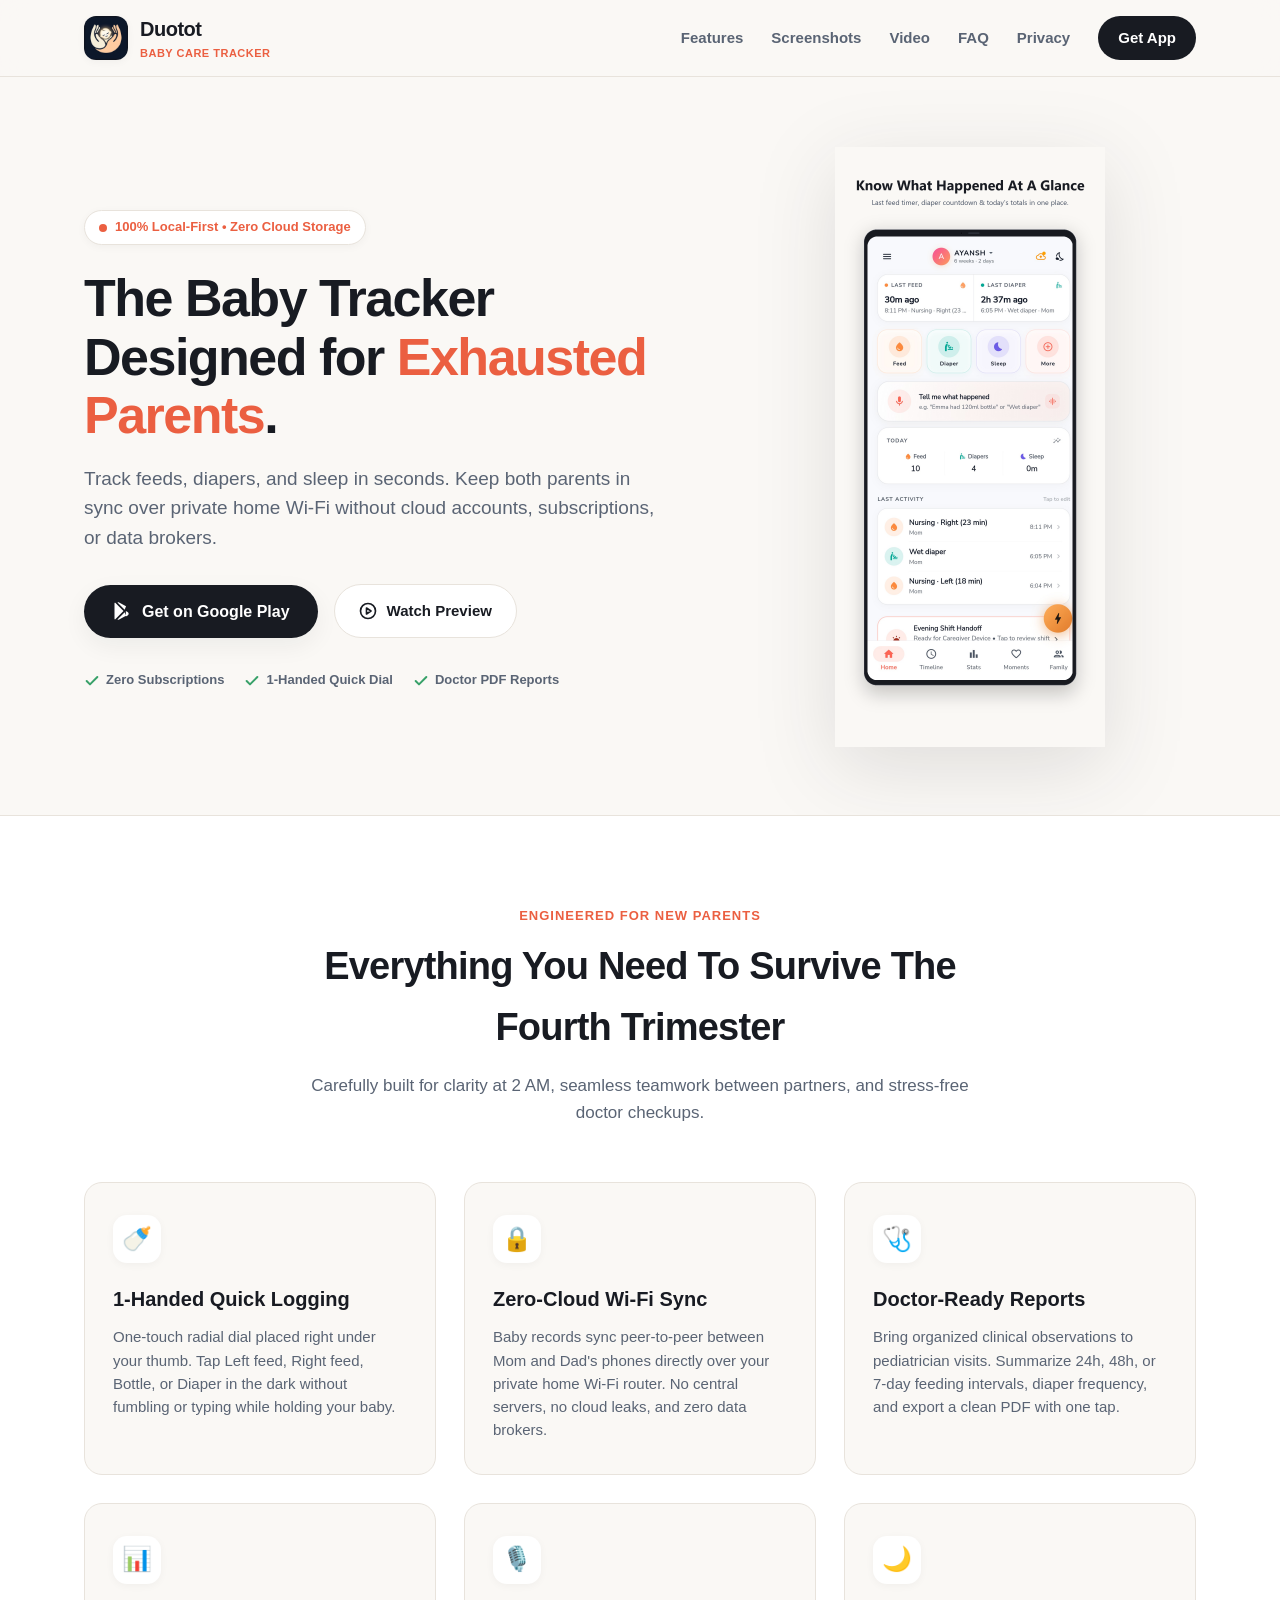
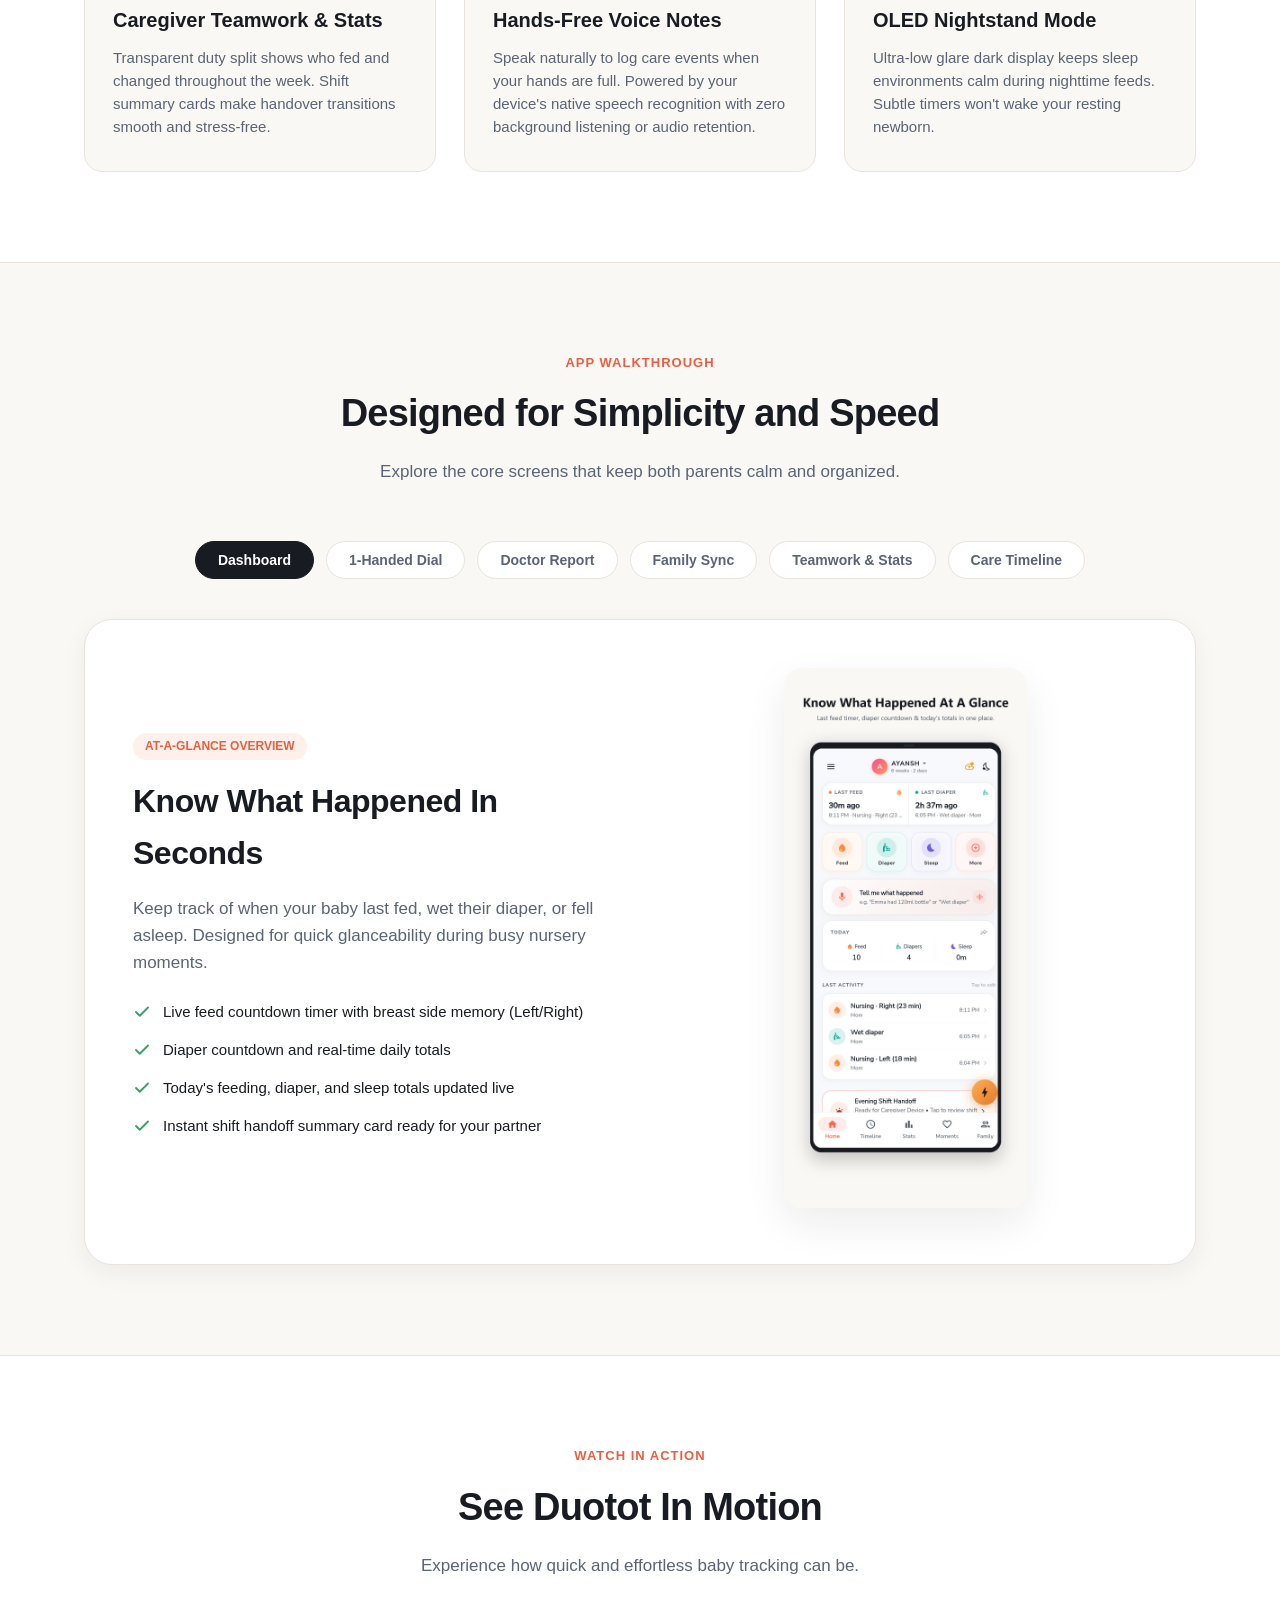
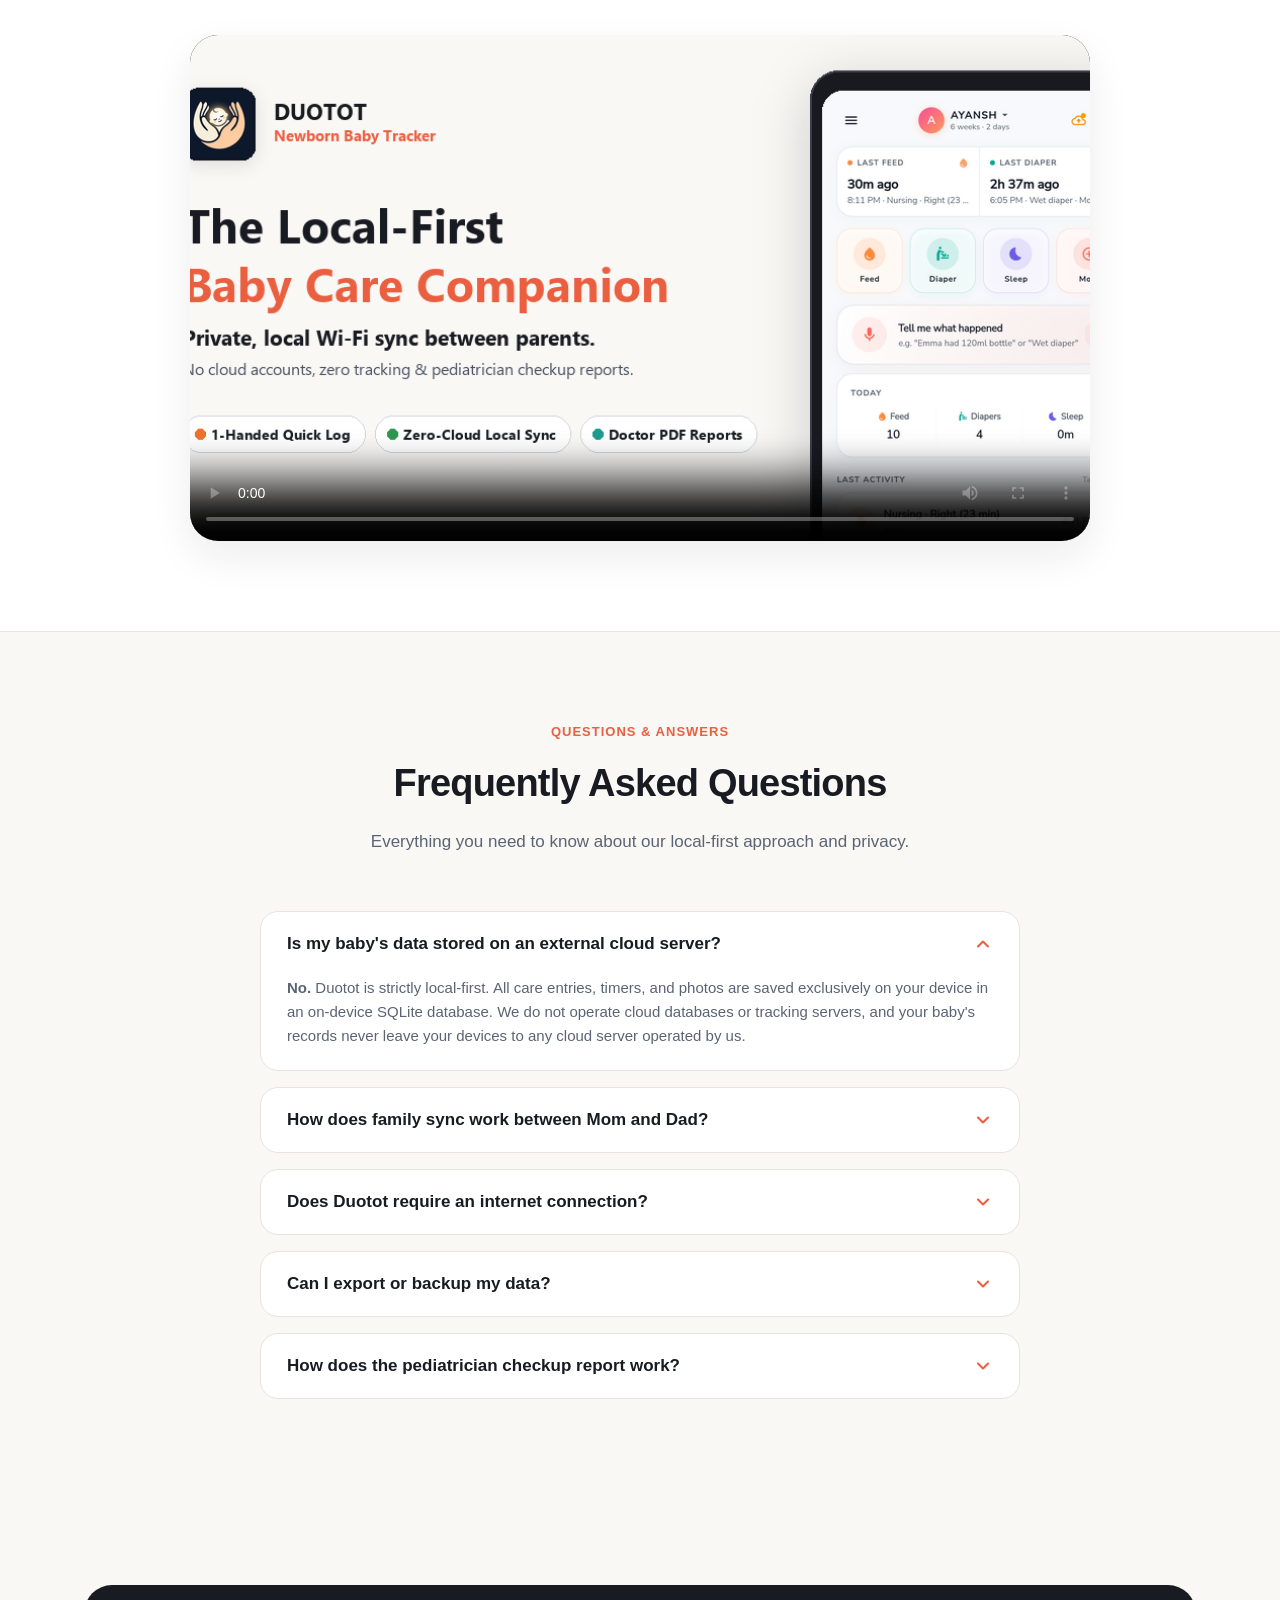
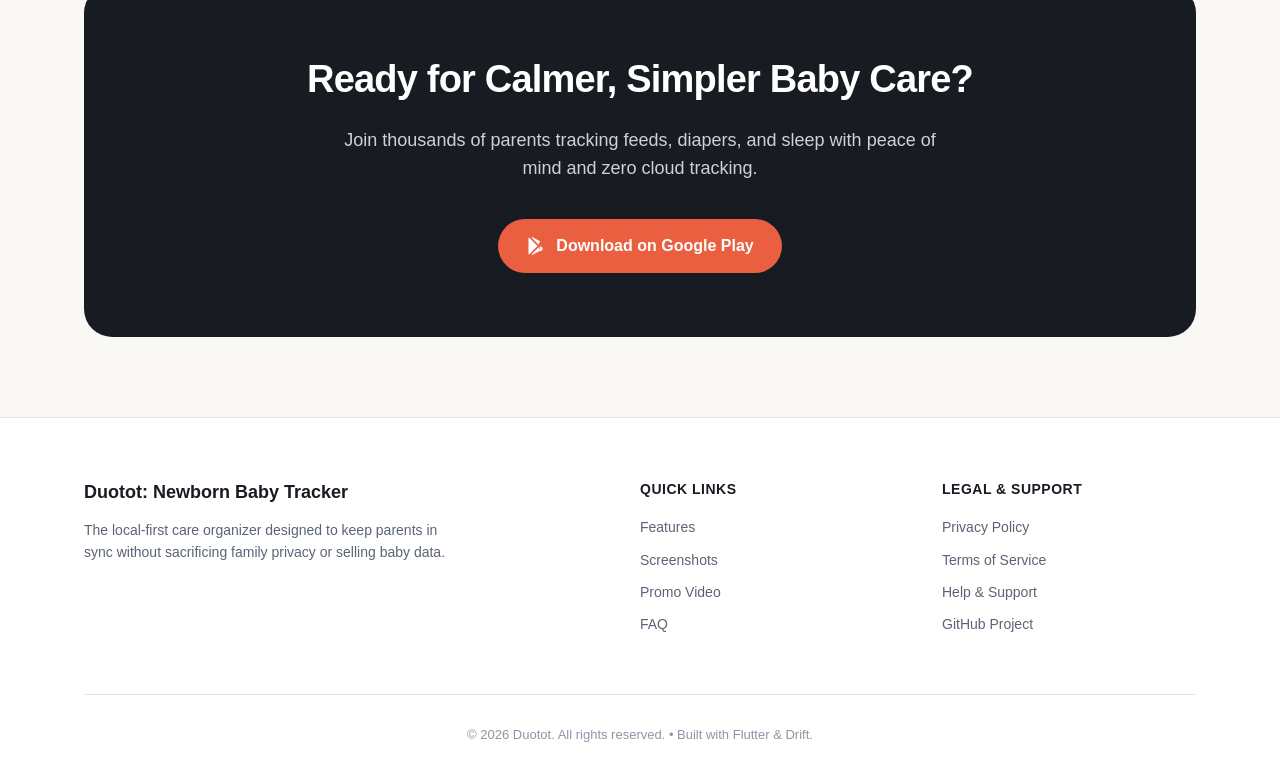
==== index.html @ b9155df5 "Deploy Duotot website & privacy policy" ====
<!DOCTYPE html>
<html lang="en">
<head>
  <meta charset="UTF-8">
  <meta name="viewport" content="width=device-width, initial-scale=1.0">
  <title>Duotot - Newborn Baby Tracker | Local-First & Private Baby Care</title>
  <meta name="description" content="Duotot is the local-first baby tracking app designed for tired parents. Track feeds, diapers, and sleep with 1-touch logging, direct home Wi-Fi sync, and doctor-ready checkup reports.">
  <meta name="keywords" content="baby tracker, newborn tracker, breastfeeding log, diaper tracker, baby sleep log, local wifi sync, pediatrician report">
  
  <!-- Open Graph / Meta -->
  <meta property="og:type" content="website">
  <meta property="og:title" content="Duotot - Newborn Baby Tracker">
  <meta property="og:description" content="Simple, local-first baby care tracking for mom and dad. Zero cloud storage, 1-handed quick logging, and pediatrician reports.">
  <meta property="og:image" content="assets/images/feature_graphic.png">

  <!-- Favicon -->
  <link rel="icon" type="image/png" href="assets/images/app_icon.png">
  <link rel="stylesheet" href="assets/css/style.css">
</head>
<body>

  <!-- Site Navigation -->
  <header class="site-header">
    <div class="container nav-wrap">
      <a href="index.html" class="brand-link">
        <img src="assets/images/app_icon.png" alt="Duotot Icon" class="brand-logo">
        <div>
          <div class="brand-title">Duotot</div>
          <div class="brand-subtitle">Baby Care Tracker</div>
        </div>
      </a>
      <nav class="main-nav">
        <a href="#features">Features</a>
        <a href="#gallery">Screenshots</a>
        <a href="#video">Video</a>
        <a href="#faq">FAQ</a>
        <a href="privacy.html">Privacy</a>
        <a href="#download" class="btn-header">Get App</a>
      </nav>
    </div>
  </header>

  <!-- Hero Section -->
  <section class="hero">
    <div class="container hero-grid">
      <div class="hero-content">
        <div class="eyebrow-badge">
          <span class="eyebrow-dot"></span>
          <span>100% Local-First • Zero Cloud Storage</span>
        </div>
        <h1 class="hero-title">
          The Baby Tracker Designed for <span class="accent">Exhausted Parents</span>.
        </h1>
        <p class="hero-desc">
          Track feeds, diapers, and sleep in seconds. Keep both parents in sync over private home Wi-Fi without cloud accounts, subscriptions, or data brokers.
        </p>

        <div class="hero-cta-group">
          <a href="#download" class="btn-primary">
            <svg width="20" height="20" viewBox="0 0 24 24" fill="currentColor">
              <path d="M3.609 1.814L13.792 12 3.61 22.186a2.003 2.003 0 0 1-.61-.956V2.77c.12-.375.335-.71.61-.956zm11.597 11.6L6.55 22.07a2.01 2.01 0 0 0 1.258.43c.47 0 .93-.16 1.3-.47l7.734-4.47-1.636-4.146zm0-2.828l1.636-4.146L9.108 1.97a2.01 2.01 0 0 0-1.3-.47c-.47 0-.93.16-1.258.43l8.656 8.656zm1.414 1.414l2.122 1.226c.74.426 1.258 1.18 1.258 2.044s-.518 1.618-1.258 2.044l-2.122 1.226v-6.54z"/>
            </svg>
            <span>Get on Google Play</span>
          </a>
          <a href="#video" class="btn-secondary">
            <svg width="18" height="18" viewBox="0 0 24 24" fill="none" stroke="currentColor" stroke-width="2.2" stroke-linecap="round" stroke-linejoin="round">
              <circle cx="12" cy="12" r="10"></circle>
              <polygon points="10 8 16 12 10 16 10 8"></polygon>
            </svg>
            <span>Watch Preview</span>
          </a>
        </div>

        <div class="hero-features-list">
          <span>
            <svg width="16" height="16" viewBox="0 0 24 24" fill="none" stroke="currentColor" stroke-width="3" stroke-linecap="round" stroke-linejoin="round">
              <polyline points="20 6 9 17 4 12"></polyline>
            </svg>
            Zero Subscriptions
          </span>
          <span>
            <svg width="16" height="16" viewBox="0 0 24 24" fill="none" stroke="currentColor" stroke-width="3" stroke-linecap="round" stroke-linejoin="round">
              <polyline points="20 6 9 17 4 12"></polyline>
            </svg>
            1-Handed Quick Dial
          </span>
          <span>
            <svg width="16" height="16" viewBox="0 0 24 24" fill="none" stroke="currentColor" stroke-width="3" stroke-linecap="round" stroke-linejoin="round">
              <polyline points="20 6 9 17 4 12"></polyline>
            </svg>
            Doctor PDF Reports
          </span>
        </div>
      </div>

      <div class="hero-mockup-wrapper">
        <img src="assets/images/01_home_dashboard.png" alt="Duotot Newborn Dashboard" class="hero-mockup-img">
      </div>
    </div>
  </section>

  <!-- Core Features Section -->
  <section class="features" id="features">
    <div class="container">
      <div class="section-head">
        <div class="section-tag">Engineered for New Parents</div>
        <h2 class="section-title">Everything You Need To Survive The Fourth Trimester</h2>
        <p class="section-desc">Carefully built for clarity at 2 AM, seamless teamwork between partners, and stress-free doctor checkups.</p>
      </div>

      <div class="features-grid">
        <!-- Feature 1 -->
        <div class="feature-card">
          <div class="feature-icon-box" style="color: var(--accent-amber);">🍼</div>
          <h3>1-Handed Quick Logging</h3>
          <p>One-touch radial dial placed right under your thumb. Tap Left feed, Right feed, Bottle, or Diaper in the dark without fumbling or typing while holding your baby.</p>
        </div>

        <!-- Feature 2 -->
        <div class="feature-card">
          <div class="feature-icon-box" style="color: var(--accent-green);">🔒</div>
          <h3>Zero-Cloud Wi-Fi Sync</h3>
          <p>Baby records sync peer-to-peer between Mom and Dad's phones directly over your private home Wi-Fi router. No central servers, no cloud leaks, and zero data brokers.</p>
        </div>

        <!-- Feature 3 -->
        <div class="feature-card">
          <div class="feature-icon-box" style="color: var(--accent-teal);">🩺</div>
          <h3>Doctor-Ready Reports</h3>
          <p>Bring organized clinical observations to pediatrician visits. Summarize 24h, 48h, or 7-day feeding intervals, diaper frequency, and export a clean PDF with one tap.</p>
        </div>

        <!-- Feature 4 -->
        <div class="feature-card">
          <div class="feature-icon-box" style="color: var(--accent-coral);">📊</div>
          <h3>Caregiver Teamwork & Stats</h3>
          <p>Transparent duty split shows who fed and changed throughout the week. Shift summary cards make handover transitions smooth and stress-free.</p>
        </div>

        <!-- Feature 5 -->
        <div class="feature-card">
          <div class="feature-icon-box" style="color: #4285F4;">🎙️</div>
          <h3>Hands-Free Voice Notes</h3>
          <p>Speak naturally to log care events when your hands are full. Powered by your device's native speech recognition with zero background listening or audio retention.</p>
        </div>

        <!-- Feature 6 -->
        <div class="feature-card">
          <div class="feature-icon-box" style="color: var(--accent-purple);">🌙</div>
          <h3>OLED Nightstand Mode</h3>
          <p>Ultra-low glare dark display keeps sleep environments calm during nighttime feeds. Subtle timers won't wake your resting newborn.</p>
        </div>
      </div>
    </div>
  </section>

  <!-- Interactive Screenshot Gallery -->
  <section class="gallery" id="gallery">
    <div class="container">
      <div class="section-head">
        <div class="section-tag">App Walkthrough</div>
        <h2 class="section-title">Designed for Simplicity and Speed</h2>
        <p class="section-desc">Explore the core screens that keep both parents calm and organized.</p>
      </div>

      <div class="gallery-tabs">
        <button class="gallery-tab active" data-tab="dashboard">Dashboard</button>
        <button class="gallery-tab" data-tab="radial">1-Handed Dial</button>
        <button class="gallery-tab" data-tab="doctor">Doctor Report</button>
        <button class="gallery-tab" data-tab="sync">Family Sync</button>
        <button class="gallery-tab" data-tab="stats">Teamwork & Stats</button>
        <button class="gallery-tab" data-tab="timeline">Care Timeline</button>
      </div>

      <div class="gallery-viewport">
        <div class="gallery-detail">
          <div class="gallery-detail-badge" id="gallery-badge">At-A-Glance Overview</div>
          <h3 id="gallery-title">Know What Happened In Seconds</h3>
          <p id="gallery-desc">Keep track of when your baby last fed, wet their diaper, or fell asleep. Designed for quick glanceability during busy nursery moments.</p>
          <ul class="gallery-bullets" id="gallery-bullets">
            <li>
              <svg width="18" height="18" viewBox="0 0 24 24" fill="none" stroke="currentColor" stroke-width="2.5" stroke-linecap="round" stroke-linejoin="round">
                <polyline points="20 6 9 17 4 12"></polyline>
              </svg>
              <span>Live feed countdown timer with breast side memory (Left/Right)</span>
            </li>
            <li>
              <svg width="18" height="18" viewBox="0 0 24 24" fill="none" stroke="currentColor" stroke-width="2.5" stroke-linecap="round" stroke-linejoin="round">
                <polyline points="20 6 9 17 4 12"></polyline>
              </svg>
              <span>Diaper countdown and real-time daily totals</span>
            </li>
            <li>
              <svg width="18" height="18" viewBox="0 0 24 24" fill="none" stroke="currentColor" stroke-width="2.5" stroke-linecap="round" stroke-linejoin="round">
                <polyline points="20 6 9 17 4 12"></polyline>
              </svg>
              <span>Today's feeding, diaper, and sleep totals updated live</span>
            </li>
            <li>
              <svg width="18" height="18" viewBox="0 0 24 24" fill="none" stroke="currentColor" stroke-width="2.5" stroke-linecap="round" stroke-linejoin="round">
                <polyline points="20 6 9 17 4 12"></polyline>
              </svg>
              <span>Instant shift handoff summary card ready for your partner</span>
            </li>
          </ul>
        </div>
        <div class="gallery-image-box">
          <img src="assets/images/01_home_dashboard.png" alt="Duotot Home Dashboard" class="gallery-screen-img" id="gallery-img">
        </div>
      </div>
    </div>
  </section>

  <!-- Video Section -->
  <section class="video-section" id="video">
    <div class="container">
      <div class="section-head">
        <div class="section-tag">Watch In Action</div>
        <h2 class="section-title">See Duotot In Motion</h2>
        <p class="section-desc">Experience how quick and effortless baby tracking can be.</p>
      </div>

      <div class="video-container">
        <video controls poster="assets/images/feature_graphic.png" preload="metadata">
          <source src="assets/images/duotot_promo.mp4" type="video/mp4">
          Your browser does not support the video tag.
        </video>
      </div>
    </div>
  </section>

  <!-- FAQ Section -->
  <section class="faq" id="faq">
    <div class="container">
      <div class="section-head">
        <div class="section-tag">Questions & Answers</div>
        <h2 class="section-title">Frequently Asked Questions</h2>
        <p class="section-desc">Everything you need to know about our local-first approach and privacy.</p>
      </div>

      <div class="faq-list">
        <div class="faq-item open">
          <button class="faq-question">
            <span>Is my baby's data stored on an external cloud server?</span>
            <svg width="20" height="20" viewBox="0 0 24 24" fill="none" stroke="currentColor" stroke-width="2.5" stroke-linecap="round" stroke-linejoin="round"><polyline points="6 9 12 15 18 9"></polyline></svg>
          </button>
          <div class="faq-answer">
            <strong>No.</strong> Duotot is strictly local-first. All care entries, timers, and photos are saved exclusively on your device in an on-device SQLite database. We do not operate cloud databases or tracking servers, and your baby's records never leave your devices to any cloud server operated by us.
          </div>
        </div>

        <div class="faq-item">
          <button class="faq-question">
            <span>How does family sync work between Mom and Dad?</span>
            <svg width="20" height="20" viewBox="0 0 24 24" fill="none" stroke="currentColor" stroke-width="2.5" stroke-linecap="round" stroke-linejoin="round"><polyline points="6 9 12 15 18 9"></polyline></svg>
          </button>
          <div class="faq-answer">
            Syncing happens peer-to-peer strictly across your private home Wi-Fi network using local IP transport and mutual cryptographic handshake. When both phones are connected to your home Wi-Fi router, updates synchronize automatically without passing through the internet or external cloud services.
          </div>
        </div>

        <div class="faq-item">
          <button class="faq-question">
            <span>Does Duotot require an internet connection?</span>
            <svg width="20" height="20" viewBox="0 0 24 24" fill="none" stroke="currentColor" stroke-width="2.5" stroke-linecap="round" stroke-linejoin="round"><polyline points="6 9 12 15 18 9"></polyline></svg>
          </button>
          <div class="faq-answer">
            No! You can log feeds, diapers, naps, and view timelines completely offline. Even if your internet is down or you are traveling on airplane mode, the app functions smoothly.
          </div>
        </div>

        <div class="faq-item">
          <button class="faq-question">
            <span>Can I export or backup my data?</span>
            <svg width="20" height="20" viewBox="0 0 24 24" fill="none" stroke="currentColor" stroke-width="2.5" stroke-linecap="round" stroke-linejoin="round"><polyline points="6 9 12 15 18 9"></polyline></svg>
          </button>
          <div class="faq-answer">
            Yes. You can export a passphrase-encrypted backup file (<code>.babycare</code>) at any time. You can save this file to a USB drive, your computer, or private personal storage and restore it on any new device.
          </div>
        </div>

        <div class="faq-item">
          <button class="faq-question">
            <span>How does the pediatrician checkup report work?</span>
            <svg width="20" height="20" viewBox="0 0 24 24" fill="none" stroke="currentColor" stroke-width="2.5" stroke-linecap="round" stroke-linejoin="round"><polyline points="6 9 12 15 18 9"></polyline></svg>
          </button>
          <div class="faq-answer">
            With one tap in the Stats tab, Duotot aggregates your baby's 24h, 48h, 7-day, or 30-day feeding intervals, diaper elimination counts, and temperature checks into a clean printable Doctor PDF report or a formatted text summary ready to paste into your patient portal (such as MyChart).
          </div>
        </div>
      </div>
    </div>
  </section>

  <!-- Download CTA Section -->
  <section class="cta-banner" id="download">
    <div class="container">
      <div class="cta-box">
        <h2>Ready for Calmer, Simpler Baby Care?</h2>
        <p>Join thousands of parents tracking feeds, diapers, and sleep with peace of mind and zero cloud tracking.</p>
        <a href="https://play.google.com/store/apps/details?id=com.babycare.baby_care" class="btn-primary" target="_blank" rel="noopener">
          <svg width="20" height="20" viewBox="0 0 24 24" fill="currentColor">
            <path d="M3.609 1.814L13.792 12 3.61 22.186a2.003 2.003 0 0 1-.61-.956V2.77c.12-.375.335-.71.61-.956zm11.597 11.6L6.55 22.07a2.01 2.01 0 0 0 1.258.43c.47 0 .93-.16 1.3-.47l7.734-4.47-1.636-4.146zm0-2.828l1.636-4.146L9.108 1.97a2.01 2.01 0 0 0-1.3-.47c-.47 0-.93.16-1.258.43l8.656 8.656zm1.414 1.414l2.122 1.226c.74.426 1.258 1.18 1.258 2.044s-.518 1.618-1.258 2.044l-2.122 1.226v-6.54z"/>
          </svg>
          <span>Download on Google Play</span>
        </a>
      </div>
    </div>
  </section>

  <!-- Site Footer -->
  <footer class="site-footer">
    <div class="container">
      <div class="footer-grid">
        <div class="footer-brand">
          <h4>Duotot: Newborn Baby Tracker</h4>
          <p>The local-first care organizer designed to keep parents in sync without sacrificing family privacy or selling baby data.</p>
        </div>
        <div class="footer-links">
          <h5>Quick Links</h5>
          <ul>
            <li><a href="#features">Features</a></li>
            <li><a href="#gallery">Screenshots</a></li>
            <li><a href="#video">Promo Video</a></li>
            <li><a href="#faq">FAQ</a></li>
          </ul>
        </div>
        <div class="footer-links">
          <h5>Legal & Support</h5>
          <ul>
            <li><a href="privacy.html">Privacy Policy</a></li>
            <li><a href="terms.html">Terms of Service</a></li>
            <li><a href="support.html">Help & Support</a></li>
            <li><a href="https://github.com" target="_blank" rel="noopener">GitHub Project</a></li>
          </ul>
        </div>
      </div>
      <div class="footer-bottom">
        <p>&copy; 2026 Duotot. All rights reserved. • Built with Flutter & Drift.</p>
      </div>
    </div>
  </footer>

  <script src="assets/js/main.js"></script>
</body>
</html>
---- assets/css/style.css ----
/* Duotot Brand & Nursery Design System */
:root {
  --bg-main: #FAF8F5;
  --bg-card: #FFFFFF;
  --bg-subtle: #F3EFEA;
  --text-main: #181B22;
  --text-muted: #5A6474;
  --text-light: #8C96A5;
  --accent-coral: #EB5F41;
  --accent-coral-light: #FFF0EB;
  --accent-amber: #F59E0B;
  --accent-teal: #26A69A;
  --accent-green: #38A169;
  --accent-purple: #7E57C2;
  --border-light: #E8E3DC;
  --border-dark: #D4CDC3;
  --shadow-sm: 0 2px 8px rgba(24, 27, 34, 0.04);
  --shadow-md: 0 8px 24px rgba(24, 27, 34, 0.06);
  --shadow-lg: 0 16px 40px rgba(24, 27, 34, 0.08);
  --radius-sm: 10px;
  --radius-md: 18px;
  --radius-lg: 28px;
  --container-max: 1160px;
}

*, *::before, *::after {
  box-sizing: border-box;
  margin: 0;
  padding: 0;
}

html {
  scroll-behavior: smooth;
  font-size: 16px;
}

body {
  font-family: -apple-system, BlinkMacSystemFont, "Segoe UI", Roboto, Helvetica, Arial, sans-serif;
  background-color: var(--bg-main);
  color: var(--text-main);
  line-height: 1.6;
  -webkit-font-smoothing: antialiased;
}

.container {
  max-width: var(--container-max);
  margin: 0 auto;
  padding: 0 24px;
}

/* Header & Navigation */
header.site-header {
  position: sticky;
  top: 0;
  z-index: 100;
  background: rgba(250, 248, 245, 0.88);
  backdrop-filter: blur(12px);
  -webkit-backdrop-filter: blur(12px);
  border-bottom: 1px solid var(--border-light);
  transition: all 0.25s ease;
}

.nav-wrap {
  display: flex;
  align-items: center;
  justify-content: space-between;
  height: 76px;
}

.brand-link {
  display: flex;
  align-items: center;
  gap: 12px;
  text-decoration: none;
  color: var(--text-main);
}

.brand-logo {
  width: 44px;
  height: 44px;
  border-radius: 12px;
  object-fit: cover;
  box-shadow: var(--shadow-sm);
}

.brand-title {
  font-size: 20px;
  font-weight: 800;
  letter-spacing: -0.5px;
}

.brand-subtitle {
  font-size: 11px;
  color: var(--accent-coral);
  font-weight: 700;
  letter-spacing: 0.5px;
  text-transform: uppercase;
}

nav.main-nav {
  display: flex;
  align-items: center;
  gap: 28px;
}

nav.main-nav a {
  text-decoration: none;
  color: var(--text-muted);
  font-size: 15px;
  font-weight: 600;
  transition: color 0.2s ease;
}

nav.main-nav a:hover {
  color: var(--accent-coral);
}

.btn-header {
  background: var(--text-main);
  color: #FFFFFF !important;
  padding: 10px 20px;
  border-radius: 50px;
  font-size: 14px;
  font-weight: 700;
  transition: transform 0.2s ease, background 0.2s ease;
}

.btn-header:hover {
  background: var(--accent-coral);
  transform: translateY(-1px);
}

/* Hero Section */
section.hero {
  padding: 70px 0 60px;
  overflow: hidden;
}

.hero-grid {
  display: grid;
  grid-template-columns: 1.15fr 0.85fr;
  align-items: center;
  gap: 48px;
}

.eyebrow-badge {
  display: inline-flex;
  align-items: center;
  gap: 8px;
  padding: 6px 14px;
  background: var(--bg-card);
  border: 1px solid var(--border-light);
  border-radius: 50px;
  font-size: 13px;
  font-weight: 700;
  color: var(--accent-coral);
  margin-bottom: 24px;
  box-shadow: var(--shadow-sm);
}

.eyebrow-dot {
  width: 8px;
  height: 8px;
  border-radius: 50%;
  background: var(--accent-coral);
}

h1.hero-title {
  font-size: 52px;
  font-weight: 850;
  line-height: 1.12;
  letter-spacing: -1.5px;
  margin-bottom: 20px;
  color: var(--text-main);
}

h1.hero-title span.accent {
  color: var(--accent-coral);
}

p.hero-desc {
  font-size: 19px;
  color: var(--text-muted);
  line-height: 1.55;
  margin-bottom: 32px;
  max-width: 580px;
}

.hero-cta-group {
  display: flex;
  align-items: center;
  gap: 16px;
  flex-wrap: wrap;
  margin-bottom: 32px;
}

.btn-primary {
  display: inline-flex;
  align-items: center;
  gap: 10px;
  background: var(--text-main);
  color: #FFFFFF;
  padding: 14px 28px;
  border-radius: 50px;
  text-decoration: none;
  font-size: 16px;
  font-weight: 700;
  box-shadow: var(--shadow-md);
  transition: all 0.25s ease;
}

.btn-primary:hover {
  background: var(--accent-coral);
  transform: translateY(-2px);
  box-shadow: var(--shadow-lg);
}

.btn-secondary {
  display: inline-flex;
  align-items: center;
  gap: 10px;
  background: var(--bg-card);
  color: var(--text-main);
  border: 1px solid var(--border-light);
  padding: 14px 24px;
  border-radius: 50px;
  text-decoration: none;
  font-size: 15px;
  font-weight: 600;
  transition: all 0.2s ease;
}

.btn-secondary:hover {
  border-color: var(--border-dark);
  background: var(--bg-subtle);
}

.hero-features-list {
  display: flex;
  gap: 20px;
  font-size: 13px;
  font-weight: 600;
  color: var(--text-muted);
}

.hero-features-list span {
  display: flex;
  align-items: center;
  gap: 6px;
}

.hero-features-list svg {
  color: var(--accent-green);
}

.hero-mockup-wrapper {
  position: relative;
  text-align: center;
}

.hero-mockup-img {
  max-width: 100%;
  height: auto;
  max-height: 600px;
  filter: drop-shadow(0 20px 40px rgba(24, 27, 34, 0.12));
  transition: transform 0.4s ease;
}

.hero-mockup-img:hover {
  transform: scale(1.02);
}

/* Feature Grid Section */
section.features {
  padding: 90px 0;
  background: var(--bg-card);
  border-top: 1px solid var(--border-light);
  border-bottom: 1px solid var(--border-light);
}

.section-head {
  text-align: center;
  max-width: 680px;
  margin: 0 auto 56px;
}

.section-tag {
  font-size: 13px;
  font-weight: 800;
  color: var(--accent-coral);
  text-transform: uppercase;
  letter-spacing: 1px;
  margin-bottom: 10px;
}

.section-title {
  font-size: 38px;
  font-weight: 800;
  letter-spacing: -0.8px;
  margin-bottom: 14px;
}

.section-desc {
  font-size: 17px;
  color: var(--text-muted);
}

.features-grid {
  display: grid;
  grid-template-columns: repeat(3, 1fr);
  gap: 28px;
}

.feature-card {
  background: var(--bg-main);
  padding: 32px 28px;
  border-radius: var(--radius-md);
  border: 1px solid var(--border-light);
  transition: all 0.25s ease;
}

.feature-card:hover {
  transform: translateY(-4px);
  box-shadow: var(--shadow-md);
  border-color: var(--border-dark);
}

.feature-icon-box {
  width: 48px;
  height: 48px;
  border-radius: 14px;
  display: flex;
  align-items: center;
  justify-content: center;
  font-size: 24px;
  margin-bottom: 20px;
  background: #FFFFFF;
  box-shadow: var(--shadow-sm);
}

.feature-card h3 {
  font-size: 20px;
  font-weight: 700;
  margin-bottom: 10px;
  color: var(--text-main);
}

.feature-card p {
  font-size: 15px;
  color: var(--text-muted);
  line-height: 1.55;
}

/* Screenshot Showcase / Gallery */
section.gallery {
  padding: 90px 0;
}

.gallery-tabs {
  display: flex;
  justify-content: center;
  gap: 12px;
  flex-wrap: wrap;
  margin-bottom: 40px;
}

.gallery-tab {
  padding: 10px 22px;
  border-radius: 50px;
  background: var(--bg-card);
  border: 1px solid var(--border-light);
  color: var(--text-muted);
  font-size: 14px;
  font-weight: 600;
  cursor: pointer;
  transition: all 0.2s ease;
}

.gallery-tab.active, .gallery-tab:hover {
  background: var(--text-main);
  color: #FFFFFF;
  border-color: var(--text-main);
}

.gallery-viewport {
  background: var(--bg-card);
  border-radius: var(--radius-lg);
  border: 1px solid var(--border-light);
  padding: 48px;
  box-shadow: var(--shadow-md);
  display: grid;
  grid-template-columns: 1fr 1fr;
  align-items: center;
  gap: 48px;
}

.gallery-detail-badge {
  display: inline-block;
  padding: 4px 12px;
  border-radius: 20px;
  background: var(--accent-coral-light);
  color: var(--accent-coral);
  font-size: 12px;
  font-weight: 700;
  text-transform: uppercase;
  margin-bottom: 16px;
}

.gallery-detail h3 {
  font-size: 32px;
  font-weight: 800;
  letter-spacing: -0.5px;
  margin-bottom: 16px;
  color: var(--text-main);
}

.gallery-detail p {
  font-size: 17px;
  color: var(--text-muted);
  line-height: 1.6;
  margin-bottom: 24px;
}

.gallery-bullets {
  list-style: none;
}

.gallery-bullets li {
  display: flex;
  align-items: flex-start;
  gap: 12px;
  margin-bottom: 14px;
  font-size: 15px;
  color: var(--text-main);
  font-weight: 500;
}

.gallery-bullets li svg {
  flex-shrink: 0;
  color: var(--accent-green);
  margin-top: 3px;
}

.gallery-image-box {
  text-align: center;
}

.gallery-screen-img {
  max-width: 100%;
  height: auto;
  max-height: 540px;
  border-radius: var(--radius-md);
  box-shadow: var(--shadow-lg);
}

/* Video Section */
section.video-section {
  padding: 90px 0;
  background: var(--bg-card);
  border-top: 1px solid var(--border-light);
  border-bottom: 1px solid var(--border-light);
}

.video-container {
  max-width: 900px;
  margin: 0 auto;
  background: #000;
  border-radius: var(--radius-lg);
  overflow: hidden;
  box-shadow: var(--shadow-lg);
  position: relative;
  aspect-ratio: 16 / 9;
}

.video-container video {
  width: 100%;
  height: 100%;
  object-fit: cover;
  display: block;
}

/* FAQ Section */
section.faq {
  padding: 90px 0;
}

.faq-list {
  max-width: 760px;
  margin: 0 auto;
}

.faq-item {
  background: var(--bg-card);
  border-radius: var(--radius-md);
  border: 1px solid var(--border-light);
  margin-bottom: 16px;
  overflow: hidden;
  transition: all 0.2s ease;
}

.faq-question {
  width: 100%;
  text-align: left;
  background: none;
  border: none;
  padding: 22px 26px;
  font-size: 17px;
  font-weight: 700;
  color: var(--text-main);
  display: flex;
  justify-content: space-between;
  align-items: center;
  cursor: pointer;
}

.faq-question svg {
  transition: transform 0.25s ease;
  color: var(--accent-coral);
}

.faq-answer {
  padding: 0 26px 22px;
  font-size: 15px;
  color: var(--text-muted);
  line-height: 1.6;
  display: none;
}

.faq-item.open .faq-answer {
  display: block;
}

.faq-item.open .faq-question svg {
  transform: rotate(180deg);
}

/* CTA Banner */
section.cta-banner {
  padding: 80px 0;
}

.cta-box {
  background: var(--text-main);
  color: #FFFFFF;
  border-radius: var(--radius-lg);
  padding: 64px 48px;
  text-align: center;
  position: relative;
  overflow: hidden;
}

.cta-box h2 {
  font-size: 38px;
  font-weight: 850;
  letter-spacing: -0.8px;
  margin-bottom: 16px;
}

.cta-box p {
  font-size: 18px;
  color: rgba(255, 255, 255, 0.8);
  max-width: 600px;
  margin: 0 auto 36px;
}

.cta-box .btn-primary {
  background: var(--accent-coral);
  color: #FFFFFF;
}

.cta-box .btn-primary:hover {
  background: #FFFFFF;
  color: var(--text-main);
}

/* Footer */
footer.site-footer {
  background: var(--bg-card);
  border-top: 1px solid var(--border-light);
  padding: 60px 0 30px;
  font-size: 14px;
  color: var(--text-muted);
}

.footer-grid {
  display: grid;
  grid-template-columns: 2fr 1fr 1fr;
  gap: 48px;
  margin-bottom: 48px;
}

.footer-brand h4 {
  font-size: 18px;
  font-weight: 800;
  color: var(--text-main);
  margin-bottom: 12px;
}

.footer-brand p {
  line-height: 1.6;
  max-width: 380px;
}

.footer-links h5 {
  font-size: 14px;
  font-weight: 700;
  text-transform: uppercase;
  letter-spacing: 0.5px;
  color: var(--text-main);
  margin-bottom: 16px;
}

.footer-links ul {
  list-style: none;
}

.footer-links li {
  margin-bottom: 10px;
}

.footer-links a {
  text-decoration: none;
  color: var(--text-muted);
  transition: color 0.2s ease;
}

.footer-links a:hover {
  color: var(--accent-coral);
}

.footer-bottom {
  text-align: center;
  padding-top: 30px;
  border-top: 1px solid var(--border-light);
  font-size: 13px;
  color: var(--text-light);
}

/* Legal Pages (Privacy, Terms, Support) Container */
.legal-page {
  max-width: 820px;
  margin: 50px auto 80px;
  background: var(--bg-card);
  padding: 56px 48px;
  border-radius: var(--radius-lg);
  border: 1px solid var(--border-light);
  box-shadow: var(--shadow-sm);
}

.legal-page h1 {
  font-size: 36px;
  font-weight: 850;
  letter-spacing: -0.5px;
  margin-bottom: 8px;
  color: var(--text-main);
}

.legal-meta {
  color: var(--accent-coral);
  font-size: 14px;
  font-weight: 700;
  margin-bottom: 32px;
  text-transform: uppercase;
}

.legal-page h2 {
  font-size: 22px;
  font-weight: 750;
  margin-top: 36px;
  margin-bottom: 12px;
  color: var(--text-main);
  border-bottom: 1px solid var(--border-light);
  padding-bottom: 8px;
}

.legal-page p, .legal-page li {
  font-size: 16px;
  color: var(--text-muted);
  line-height: 1.65;
  margin-bottom: 12px;
}

.legal-page ul {
  padding-left: 24px;
  margin-bottom: 16px;
}

.disclaimer-callout {
  background: #FFF4F0;
  border-left: 4px solid var(--accent-coral);
  padding: 18px 24px;
  border-radius: var(--radius-sm);
  margin: 28px 0;
}

.disclaimer-callout p {
  color: #8C2C16;
  font-size: 14px;
  margin: 0;
}

/* Responsive Breakpoints */
@media (max-width: 980px) {
  .hero-grid {
    grid-template-columns: 1fr;
    text-align: center;
  }
  .hero-desc {
    margin-left: auto;
    margin-right: auto;
  }
  .hero-cta-group {
    justify-content: center;
  }
  .hero-features-list {
    justify-content: center;
  }
  .features-grid {
    grid-template-columns: repeat(2, 1fr);
  }
  .gallery-viewport {
    grid-template-columns: 1fr;
    text-align: center;
  }
  .gallery-bullets li {
    justify-content: center;
  }
  .footer-grid {
    grid-template-columns: 1fr;
    gap: 32px;
  }
}

@media (max-width: 640px) {
  h1.hero-title {
    font-size: 38px;
  }
  .features-grid {
    grid-template-columns: 1fr;
  }
  nav.main-nav {
    display: none;
  }
  .legal-page {
    padding: 32px 20px;
    margin: 24px 16px;
  }
  .cta-box {
    padding: 40px 24px;
  }
  .cta-box h2 {
    font-size: 28px;
  }
}
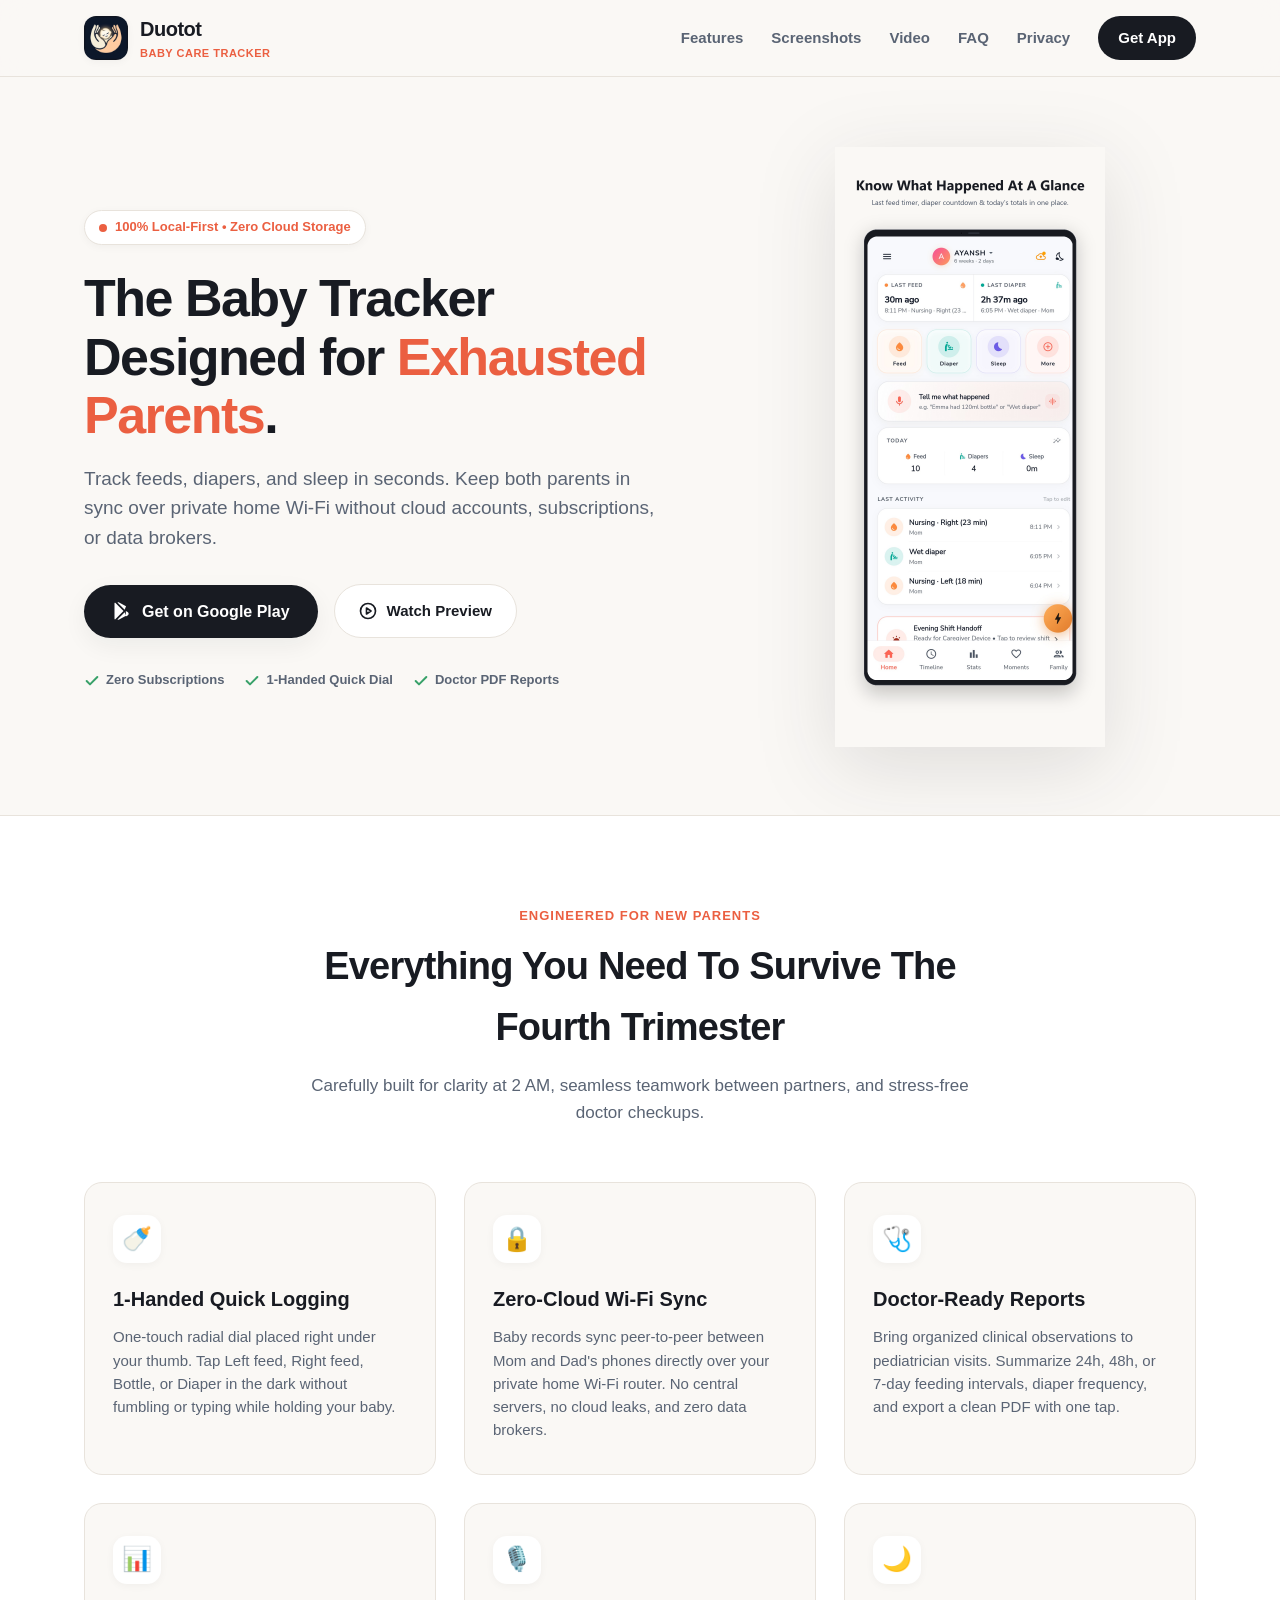
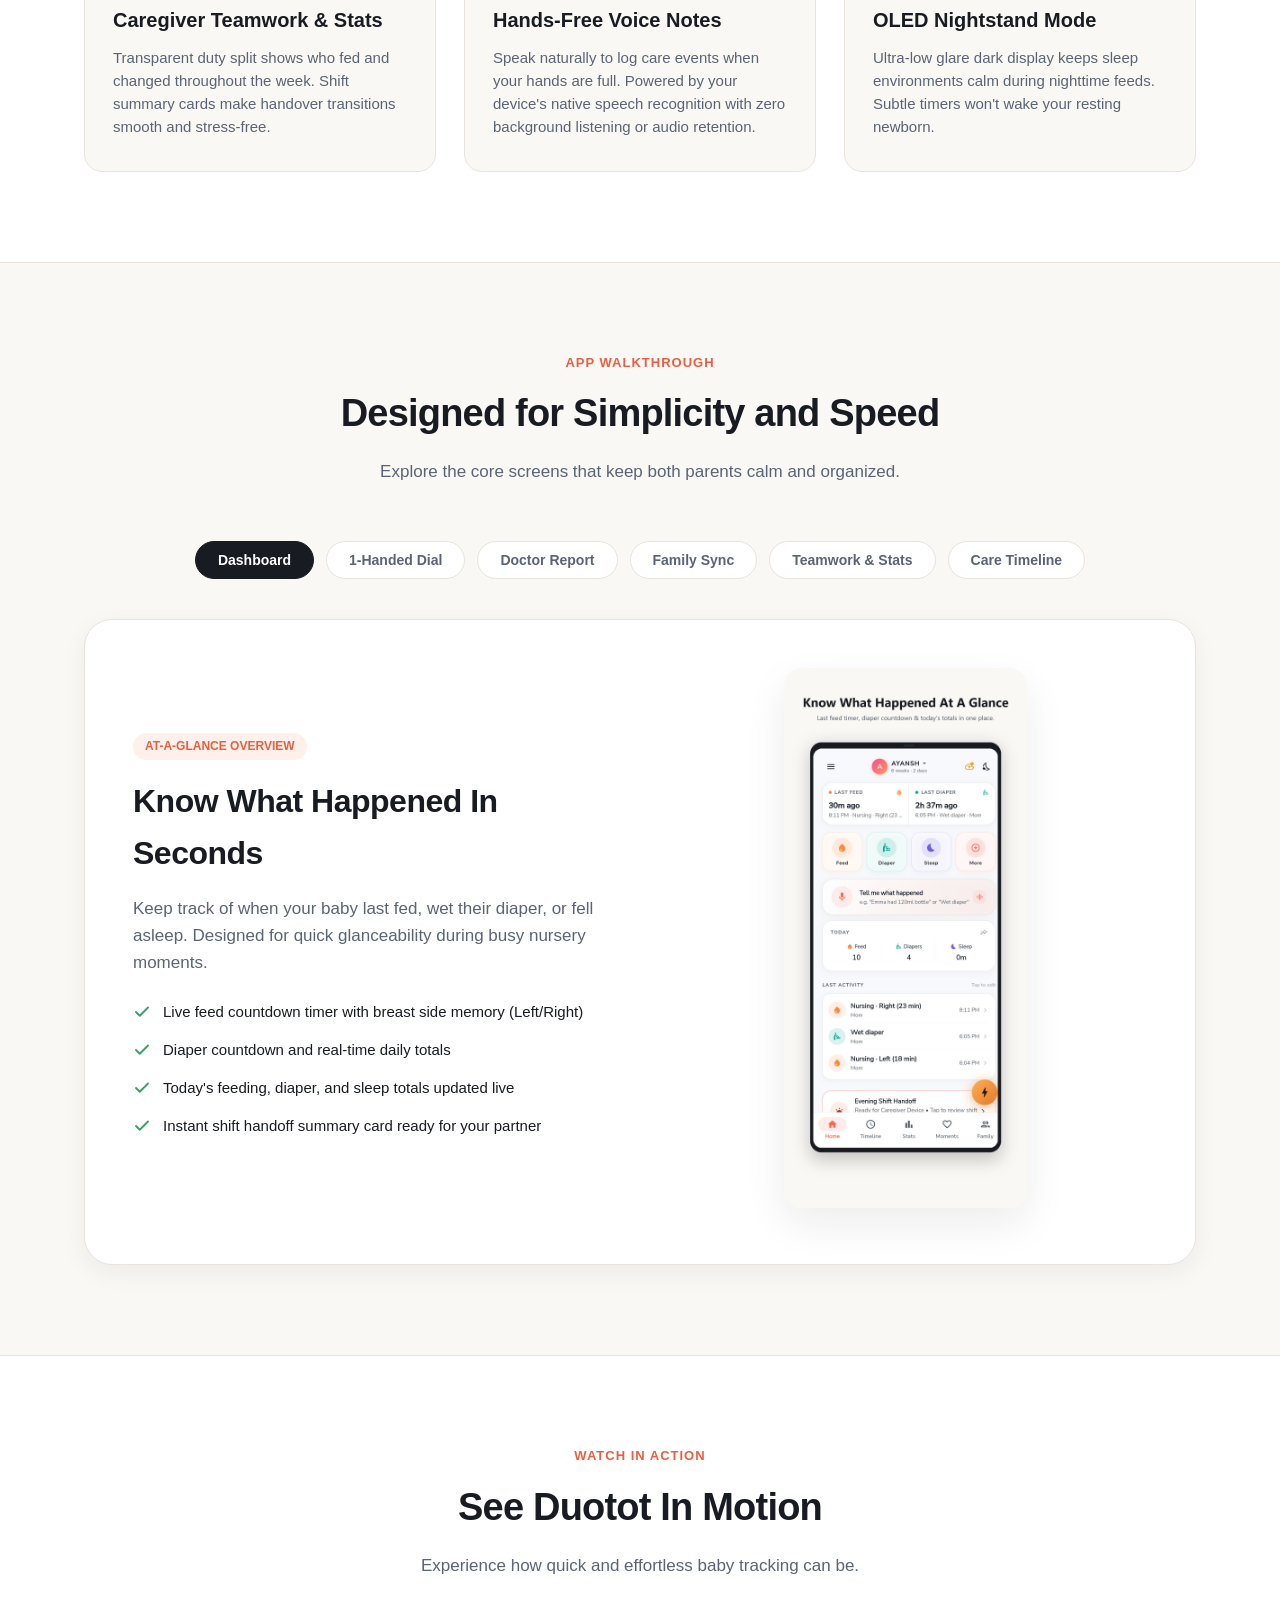
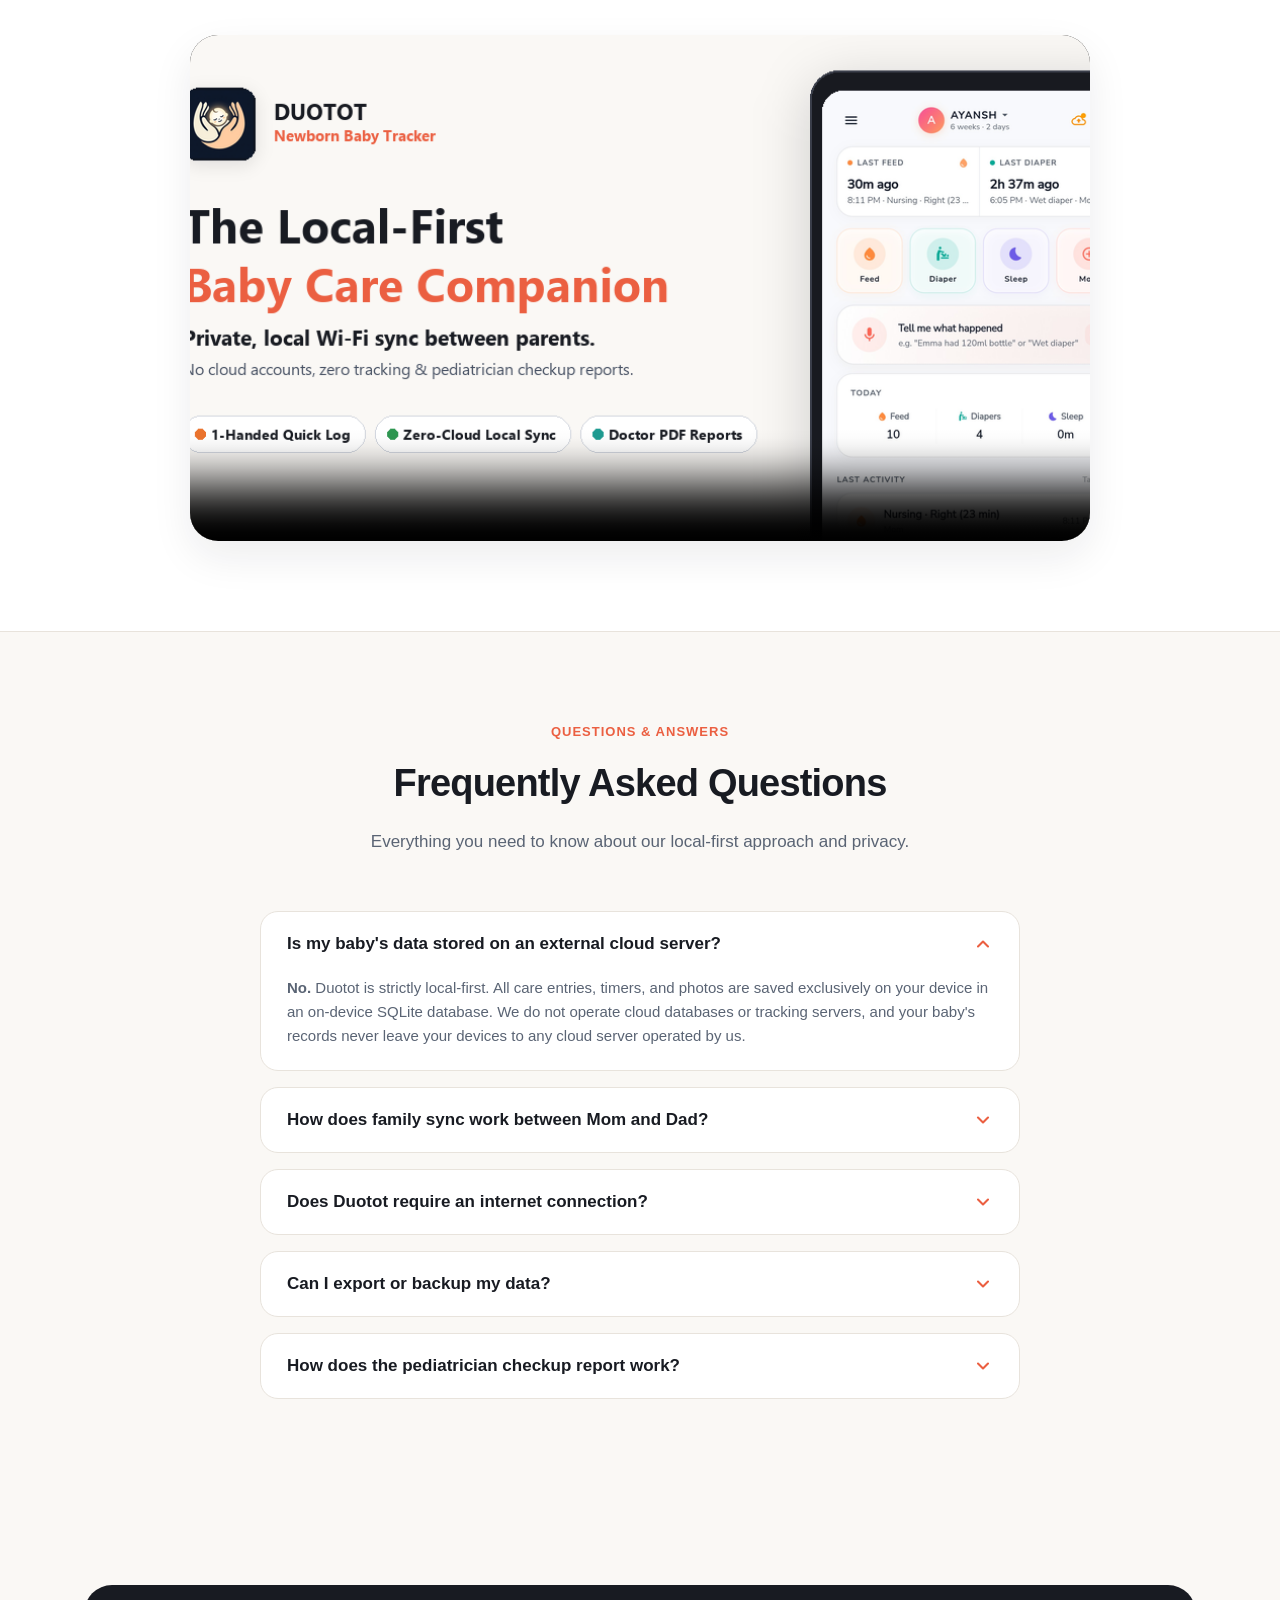
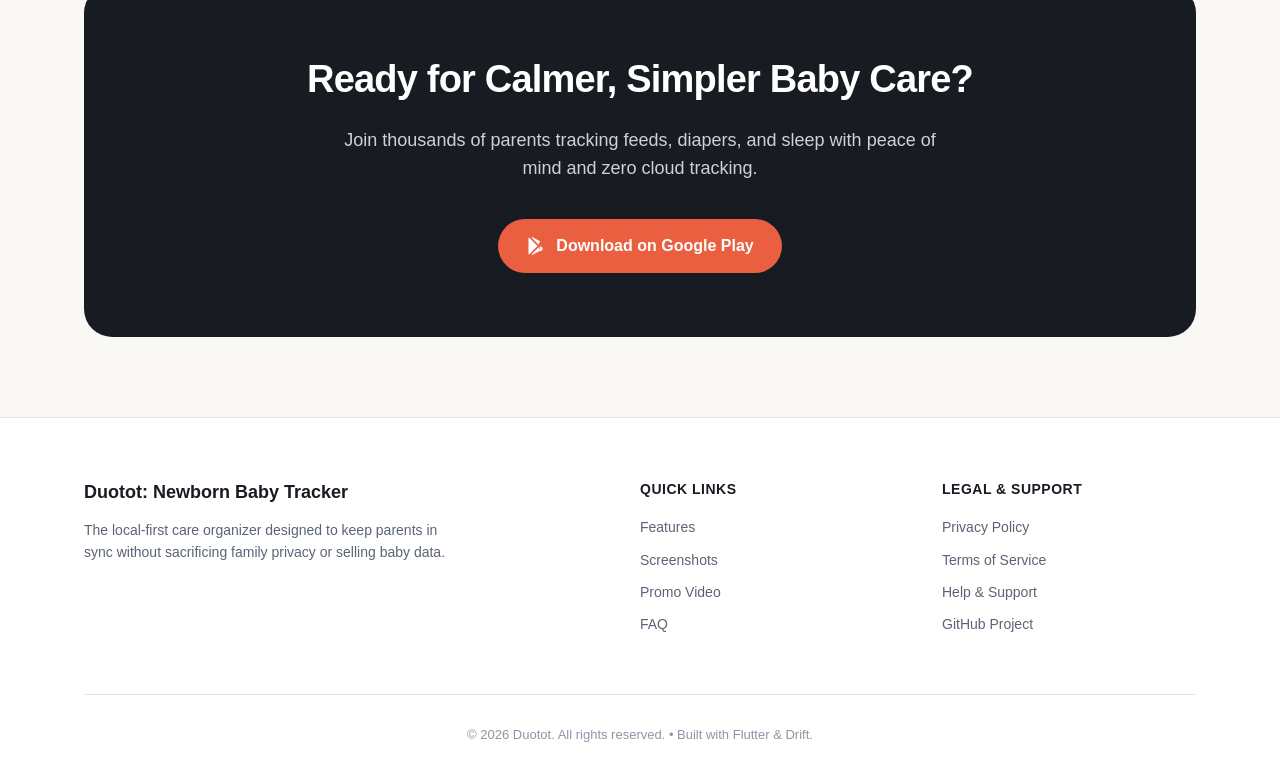
==== commit 80f31ddc: "Deploy Duotot website and privacy policy" ====
--- a/index.html
+++ b/index.html
@@ -298,7 +298,7 @@
       <div class="cta-box">
         <h2>Ready for Calmer, Simpler Baby Care?</h2>
         <p>Join thousands of parents tracking feeds, diapers, and sleep with peace of mind and zero cloud tracking.</p>
-        <a href="https://play.google.com/store/apps/details?id=com.babycare.baby_care" class="btn-primary" target="_blank" rel="noopener">
+        <a href="https://play.google.com/store/apps/details?id=com.duotot.app" class="btn-primary" target="_blank" rel="noopener">
           <svg width="20" height="20" viewBox="0 0 24 24" fill="currentColor">
             <path d="M3.609 1.814L13.792 12 3.61 22.186a2.003 2.003 0 0 1-.61-.956V2.77c.12-.375.335-.71.61-.956zm11.597 11.6L6.55 22.07a2.01 2.01 0 0 0 1.258.43c.47 0 .93-.16 1.3-.47l7.734-4.47-1.636-4.146zm0-2.828l1.636-4.146L9.108 1.97a2.01 2.01 0 0 0-1.3-.47c-.47 0-.93.16-1.258.43l8.656 8.656zm1.414 1.414l2.122 1.226c.74.426 1.258 1.18 1.258 2.044s-.518 1.618-1.258 2.044l-2.122 1.226v-6.54z"/>
           </svg>
